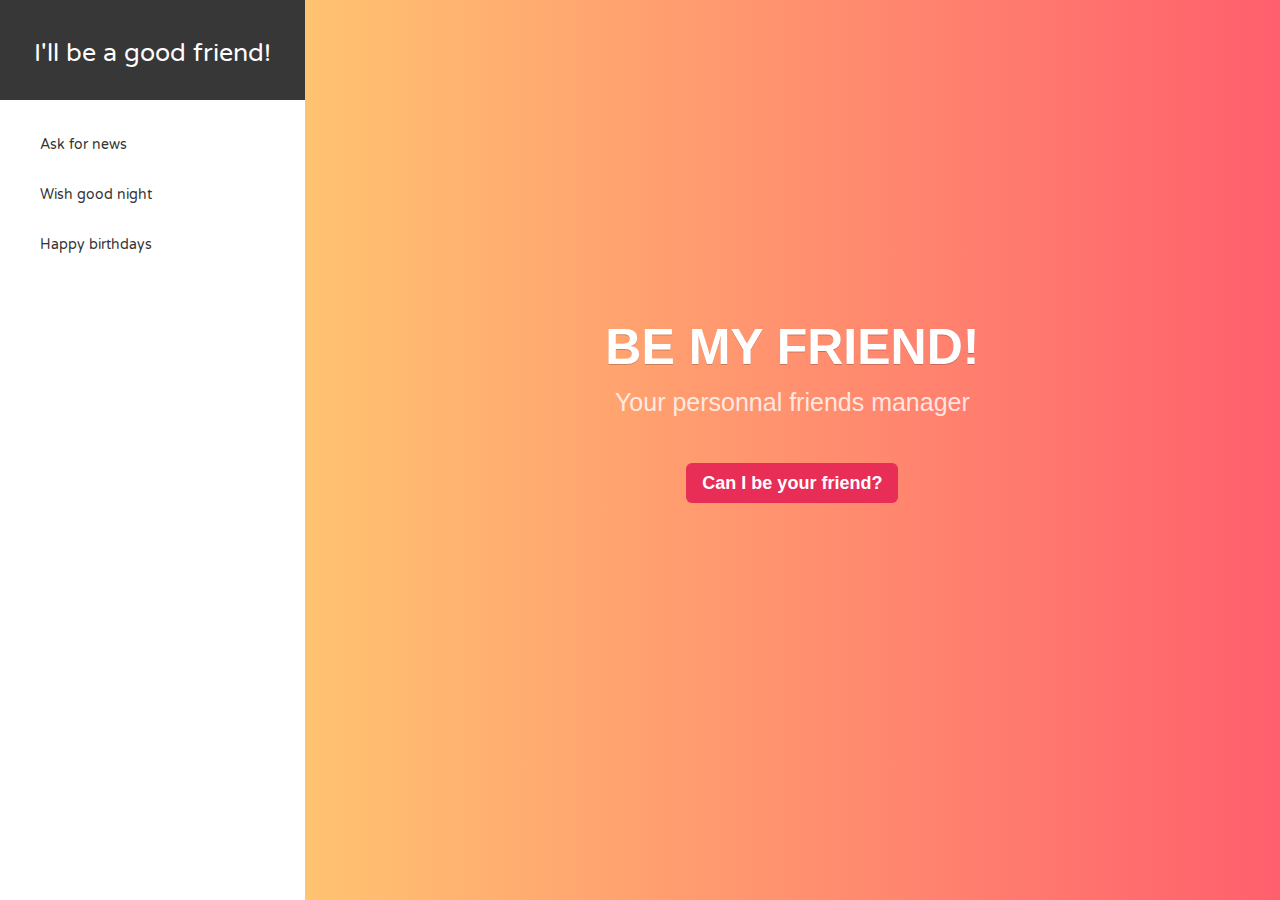
==== index2.html @ a8368d32 "be my friend" ====
<!DOCTYPE html>
<html lang="en">

<head>
  <meta charset="UTF-8">
  <title>Be my friend</title>
  <link rel="stylesheet" href="css/style.css">
  <link rel="stylesheet" href="https://maxcdn.bootstrapcdn.com/bootstrap/3.3.7/css/bootstrap.min.css">
  <link href="https://fonts.googleapis.com/css?family=Varela+Round" rel="stylesheet">
</head>

<body>

  <div class="flex">
    <div class="menu">
      <div class="menu-title">
        <h2>I'll be a good friend!</h2>
      </div>
      <div class="menu-options">
        <p>Ask for news</p>
        <p>Wish good night</p>
        <p>Happy birthdays</p>
      </div>
    </div>

    <div class="banner2">
      <h1> BE MY FRIEND!</h1>
      <p> Your personnal friends manager </p>
      <a class="btn-treehouse btn-lg" href="./index.html">Can I be your friend?</a>
    </div>
  </div>
---- css/style.css ----
@import url("components/banner.css");
@import url("components/button.css");


.icons {
  margin: 75px 0px 100px 0px;
}

.icon-title {
  margin-bottom: 20px;
  font-family: 'Varela Round', sans-serif;
  font-style: italic;
  color: #090909;
}

.icon {
  width: 200px;
}

.stats {
  font-size: 150px;
  background: #FF5F6D;  /* fallback for old browsers */
  background: -webkit-linear-gradient(to left, #FFC371, #FF5F6D);  /* Chrome 10-25, Safari 5.1-6 */
  background: linear-gradient(to left, #FFC371, #FF5F6D); /* W3C, IE 10+/ Edge, Firefox 16+, Chrome 26+, Opera 12+, Safari 7+ */
  -webkit-background-clip: text;
  -webkit-text-fill-color: transparent;
}


.stats-explanation {
  font-family: 'Varela Round', sans-serif;
  font-size: 17px;

}

.footer {
  display: flex;
  justify-content: center;
  align-items: center;
  width: 100%;
  background: #FF5F6D;  /* fallback for old browsers */
  background: -webkit-linear-gradient(to right, #FFC371, #FF5F6D);  /* Chrome 10-25, Safari 5.1-6 */
  background: linear-gradient(to right, #FFC371, #FF5F6D); /* W3C, IE 10+/ Edge, Firefox 16+, Chrome 26+, Opera 12+, Safari 7+ */
  text-align: center;
  color: white;
  font-family: 'Varela Round', sans-serif;
  font-weight: bold;
  height: 50px;
}

.footer p {
  margin: 0;
}


.flex {
  display:flex;
}

.menu {
  font-family: 'Varela Round', sans-serif;
  width: 400px;
  background-color: white;
}

.menu-title {
  background-color: #383737;
  color: white;
  height : 100px;
  padding-top: 40px;
  margin-bottom: 35px;
  text-align: center;

}

.menu-title h2 {
  font-size: 25px;
  margin: 0px;

}

.menu-options {
  padding-left: 40px;
}

.menu-options p {
  padding-bottom: 20px;
}
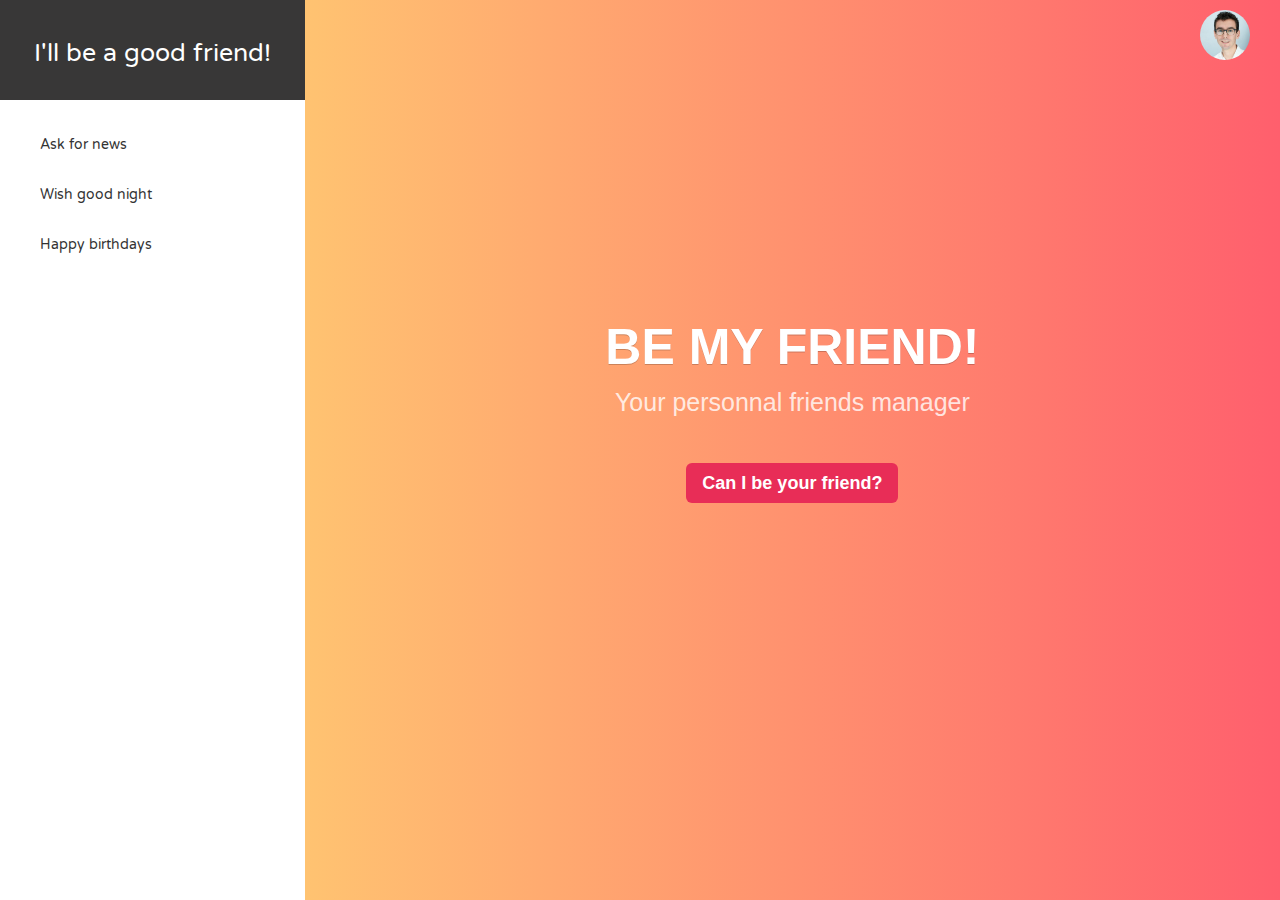
==== commit 994e5eb4: "cest bon" ====
--- a/index2.html
+++ b/index2.html
@@ -12,6 +12,7 @@
 <body>
 
   <div class="flex">
+      <img class="avatar-large" src="images/profile" alt="">
     <div class="menu">
       <div class="menu-title">
         <h2>I'll be a good friend!</h2>
--- a/css/style.css
+++ b/css/style.css
@@ -1,6 +1,18 @@
 @import url("components/banner.css");
 @import url("components/button.css");
+@import url("components/avatar.css");
 
+#login {
+  position: fixed;
+  top: 10px;
+  right: 30px;
+  color: white;
+  font-size: 20px;
+}
+
+#login:hover {
+  text-decoration: underline;
+}
 
 .icons {
   margin: 75px 0px 100px 0px;
